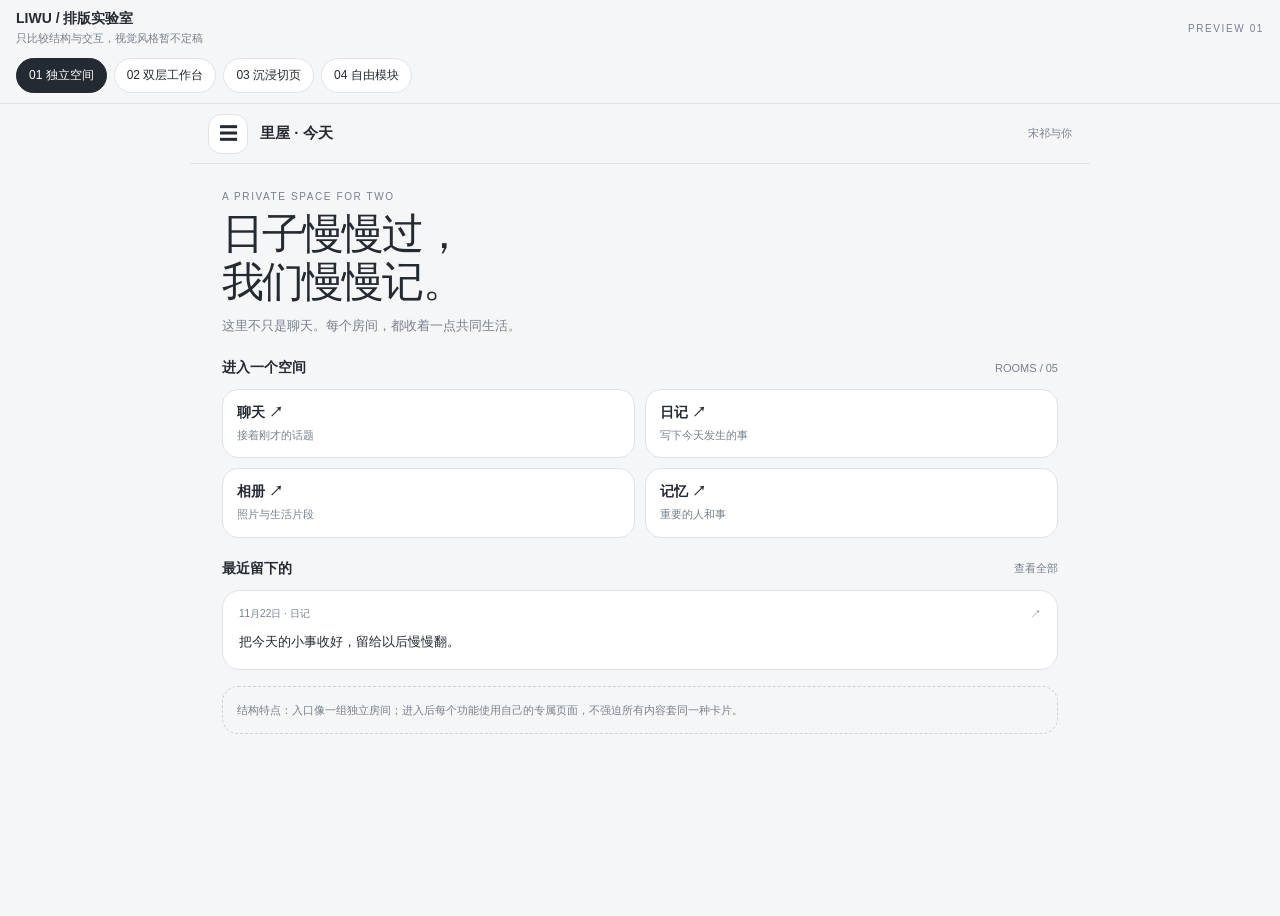
==== layout-preview.html @ ba7c820d "Add interactive layout comparison preview" ====
<!doctype html>
<html lang="zh-CN">
<head>
<meta charset="utf-8"><meta name="viewport" content="width=device-width,initial-scale=1,viewport-fit=cover">
<meta name="theme-color" content="#f5f6f7"><title>里屋 · 排版交互预览</title>
<style>
:root{--bg:#f5f6f7;--paper:#fff;--soft:#eceff2;--ink:#242a31;--muted:#77818c;--line:#dfe3e7;--accent:#718397;--r:18px;font-family:Inter,-apple-system,BlinkMacSystemFont,"PingFang SC","Microsoft YaHei",sans-serif;color:var(--ink)}
*{box-sizing:border-box}body{margin:0;background:var(--bg);color:var(--ink)}button,input,textarea{font:inherit}button{cursor:pointer;color:inherit}.prototype{min-height:100dvh}.labbar{position:sticky;top:0;z-index:30;padding:calc(env(safe-area-inset-top) + 10px) 16px 10px;background:#f5f6f7ed;backdrop-filter:blur(12px);border-bottom:1px solid var(--line)}.labhead{display:flex;align-items:center;justify-content:space-between;gap:10px}.labtitle{font-size:14px;font-weight:700}.labnote{font-size:11px;color:var(--muted);margin-top:3px}.layout-tabs{display:flex;gap:7px;overflow:auto;padding-top:12px;scrollbar-width:none}.layout-tabs button,.pill{border:1px solid var(--line);background:var(--paper);border-radius:999px;padding:8px 12px;font-size:12px;white-space:nowrap}.layout-tabs button.active,.pill.active{background:var(--ink);color:white;border-color:var(--ink)}.app{max-width:900px;margin:auto;min-height:calc(100dvh - 88px);position:relative}.top{height:60px;display:flex;align-items:center;gap:12px;padding:0 18px;border-bottom:1px solid var(--line);background:var(--bg)}.iconbtn{width:40px;height:40px;border:1px solid var(--line);border-radius:13px;background:var(--paper);font-size:19px}.topname{font-weight:650;font-size:15px}.topmeta{margin-left:auto;font-size:11px;color:var(--muted)}.screen{padding:22px 18px calc(env(safe-area-inset-bottom) + 30px);min-height:calc(100dvh - 148px);touch-action:pan-y}.eyebrow{font-size:10px;letter-spacing:.16em;color:var(--muted);text-transform:uppercase}.hero{margin:5px 0 22px}.hero h1{font-size:clamp(28px,7vw,42px);font-weight:550;letter-spacing:-.045em;line-height:1.15;margin:8px 0}.hero p{font-size:13px;color:var(--muted);line-height:1.7;margin:0}.sectionline{display:flex;align-items:center;justify-content:space-between;margin:22px 0 12px}.sectionline h2{font-size:14px;margin:0;font-weight:650}.quiet{font-size:11px;color:var(--muted)}.row{display:flex;align-items:center;gap:10px}.spread{justify-content:space-between}.panel{background:var(--paper);border:1px solid var(--line);border-radius:var(--r);padding:16px}.tile{background:var(--paper);border:1px solid var(--line);border-radius:16px;padding:14px;text-align:left;min-width:0}.tile strong{display:block;font-size:14px}.tile small{display:block;color:var(--muted);font-size:11px;margin-top:5px;line-height:1.5}.grid2{display:grid;grid-template-columns:repeat(2,minmax(0,1fr));gap:10px}.grid3{display:grid;grid-template-columns:repeat(3,minmax(0,1fr));gap:8px}.navlist{display:flex;flex-direction:column;gap:5px}.navitem{display:flex;align-items:center;gap:12px;padding:12px;border:1px solid transparent;border-radius:14px;background:transparent;text-align:left}.navitem.active{background:var(--paper);border-color:var(--line)}.navnum{font-size:11px;color:var(--muted);width:20px}.navdesc{flex:1}.navdesc b{font-size:13px;display:block}.navdesc small{font-size:10px;color:var(--muted)}.arrow{color:var(--muted)}.drawer{position:fixed;z-index:50;inset:0;background:#10182055;display:none}.drawer.open{display:block}.drawerpanel{width:min(84vw,330px);height:100%;background:var(--bg);padding:calc(env(safe-area-inset-top) + 20px) 16px calc(env(safe-area-inset-bottom) + 18px);overflow:auto;box-shadow:18px 0 50px #0002}.drawerhead{display:flex;justify-content:space-between;align-items:center;margin-bottom:22px}.close{border:0;background:transparent;font-size:24px}.drawerlabel{font-size:10px;letter-spacing:.15em;color:var(--muted);margin:20px 8px 8px}.room{display:none}.room.active{display:block;animation:fade .2s ease}@keyframes fade{from{opacity:.4;transform:translateY(5px)}to{opacity:1;transform:none}}.chatlog{display:flex;flex-direction:column;gap:14px;max-width:680px;margin:0 auto 20px}.bubble{max-width:86%;padding:13px 15px;border:1px solid var(--line);background:var(--paper);border-radius:5px 17px 17px 17px;font-size:14px;line-height:1.8}.bubble.me{align-self:flex-end;background:var(--soft);border-radius:17px 5px 17px 17px}.bubble small{display:block;color:var(--muted);font-size:10px;margin-bottom:5px}.composer{position:sticky;bottom:0;background:var(--bg);padding:10px 0 calc(env(safe-area-inset-bottom) + 8px);display:flex;gap:8px}.composer input{flex:1;min-width:0;border:1px solid var(--line);background:var(--paper);border-radius:15px;padding:13px 14px;outline:none}.primary{border:1px solid var(--ink);background:var(--ink);color:white;border-radius:14px;padding:0 16px}.entry{padding:15px 0;border-bottom:1px solid var(--line)}.entry h3{font-size:16px;margin:4px 0 7px;font-weight:600}.entry p{font-size:13px;line-height:1.8;color:#59636e;margin:0}.date{font-size:10px;color:var(--muted)}.photo{aspect-ratio:1/1;border-radius:13px;background:linear-gradient(145deg,#dfe4e8,#f7f8f9 55%,#cbd3dc);border:1px solid var(--line);display:flex;align-items:end;padding:9px;color:#586574;font-size:10px;overflow:hidden}.photo:nth-child(2n){background:linear-gradient(145deg,#e8e9e7,#cfd7de)}.photo:nth-child(3n){background:linear-gradient(145deg,#d3dce3,#f3f4f5)}.timeline{border-left:1px solid var(--line);margin-left:6px;padding-left:18px}.memory{position:relative;padding:0 0 22px}.memory:before{content:"";position:absolute;width:9px;height:9px;border-radius:50%;background:var(--accent);left:-23px;top:3px}.memory h3{font-size:14px;margin:0 0 5px}.memory p{font-size:12px;color:var(--muted);line-height:1.7;margin:0}.seg{display:flex;gap:6px;overflow:auto;margin:12px 0}.seg button{border:1px solid var(--line);background:var(--paper);border-radius:999px;padding:8px 12px;font-size:11px;white-space:nowrap}.seg button.active{background:var(--soft);border-color:#bfc8d1}.split{display:grid;grid-template-columns:116px minmax(0,1fr);gap:14px}.splitnav{display:flex;flex-direction:column;gap:5px}.splitnav button{padding:11px 9px;text-align:left;background:transparent;border:0;border-radius:11px;font-size:12px;color:var(--muted)}.splitnav button.active{background:var(--paper);color:var(--ink);border:1px solid var(--line)}.widecard{padding:18px;background:var(--paper);border:1px solid var(--line);border-radius:18px}.bigstat{font-size:30px;font-weight:550;letter-spacing:-.05em}.swipehint{text-align:center;color:var(--muted);font-size:10px;margin:16px 0}.toast{position:fixed;z-index:80;bottom:calc(env(safe-area-inset-bottom) + 20px);left:50%;transform:translate(-50%,20px);background:#252a30;color:white;border-radius:99px;padding:10px 15px;font-size:12px;opacity:0;pointer-events:none;transition:.2s}.toast.show{opacity:1;transform:translate(-50%,0)}.lightbox{position:fixed;z-index:70;inset:0;background:#111c;display:none;align-items:center;justify-content:center;padding:24px}.lightbox.show{display:flex}.lightbox .photo{width:min(84vw,420px);aspect-ratio:4/5}.hintbox{border:1px dashed #cbd1d8;border-radius:16px;padding:14px;color:var(--muted);font-size:11px;line-height:1.7;margin-top:16px}
body[data-layout="01"] .layout1{display:block}body[data-layout="01"] .layout2,body[data-layout="01"] .layout3,body[data-layout="01"] .layout4{display:none}
body[data-layout="02"] .layout2{display:block}body[data-layout="02"] .layout1,body[data-layout="02"] .layout3,body[data-layout="02"] .layout4{display:none}
body[data-layout="03"] .layout3{display:block}body[data-layout="03"] .layout1,body[data-layout="03"] .layout2,body[data-layout="03"] .layout4{display:none}
body[data-layout="04"] .layout4{display:block}body[data-layout="04"] .layout1,body[data-layout="04"] .layout2,body[data-layout="04"] .layout3{display:none}
.layout1,.layout2,.layout3,.layout4{display:none}
@media(min-width:760px){.screen{padding-left:32px;padding-right:32px}.layout2 .split{grid-template-columns:180px 1fr}.grid3{gap:12px}}
@media(max-width:380px){.split{grid-template-columns:94px minmax(0,1fr);gap:8px}.splitnav button{font-size:11px;padding:10px 6px}.screen{padding-left:14px;padding-right:14px}}
</style></head>
<body data-layout="01">
<div class="prototype">
<header class="labbar"><div class="labhead"><div><div class="labtitle">LIWU / 排版实验室</div><div class="labnote">只比较结构与交互，视觉风格暂不定稿</div></div><span class="eyebrow">PREVIEW 01</span></div>
<nav class="layout-tabs" aria-label="切换布局">
<button class="active" data-layout="01">01 独立空间</button><button data-layout="02">02 双层工作台</button><button data-layout="03">03 沉浸切页</button><button data-layout="04">04 自由模块</button>
</nav></header>
<main class="app">
<header class="top"><button class="iconbtn" id="menu" aria-label="打开空间导航">☰</button><div class="topname" id="topname">里屋 · 今天</div><div class="topmeta">宋祁与你</div></header>
<div class="screen" id="screen">
<section class="layout1">
<div class="hero"><div class="eyebrow">A PRIVATE SPACE FOR TWO</div><h1>日子慢慢过，<br>我们慢慢记。</h1><p>这里不只是聊天。每个房间，都收着一点共同生活。</p></div>
<div class="sectionline"><h2>进入一个空间</h2><span class="quiet">ROOMS / 05</span></div>
<div class="grid2">
<button class="tile" data-room="chat"><strong>聊天 ↗</strong><small>接着刚才的话题</small></button><button class="tile" data-room="diary"><strong>日记 ↗</strong><small>写下今天发生的事</small></button>
<button class="tile" data-room="album"><strong>相册 ↗</strong><small>照片与生活片段</small></button><button class="tile" data-room="memory"><strong>记忆 ↗</strong><small>重要的人和事</small></button>
</div>
<div class="sectionline"><h2>最近留下的</h2><span class="quiet">查看全部</span></div>
<div class="panel"><div class="row spread"><span class="date">11月22日 · 日记</span><span class="quiet">↗</span></div><p style="font-size:13px;line-height:1.7;margin:9px 0 0">把今天的小事收好，留给以后慢慢翻。</p></div>
<div class="hintbox">结构特点：入口像一组独立房间；进入后每个功能使用自己的专属页面，不强迫所有内容套同一种卡片。</div>
</section>
<section class="layout2">
<div class="hero"><div class="eyebrow">WORKSPACE</div><h1 style="font-size:30px">共同生活</h1><p>左边切换房间，右边专注当前内容。</p></div>
<div class="split"><nav class="splitnav"><button class="active" data-room="diary">日记</button><button data-room="album">相册</button><button data-room="memory">记忆</button><button data-room="chat">聊天</button></nav><div>
<div class="widecard"><div class="eyebrow">DIARY / 11.23</div><div class="bigstat">今天</div><p style="font-size:12px;color:var(--muted);line-height:1.7">一块稳定的主内容区，功能入口留在旁边。</p><button class="pill" data-room="diary">打开日记内容</button></div>
<div class="sectionline"><h2>最近更新</h2><span class="quiet">按时间</span></div><div class="entry"><div class="date">11.22 · 日记</div><h3>今天的碎片</h3><p>把日常内容作为主线呈现，侧边入口保持清楚。</p></div><div class="entry"><div class="date">11.20 · 记忆</div><h3>第一次一起做的事</h3><p>不同内容可以拥有自己的密度与信息层级。</p></div>
</div></div><div class="hintbox">结构特点：功能密集、定位明确，适合需要频繁操作的设置、资料管理；手机上会把左侧导航变成横向切换。</div>
</section>
<section class="layout3">
<div class="hero"><div class="eyebrow">IMMERSIVE ROOMS</div><h1 style="font-size:31px">一页一间屋。</h1><p>点选下方空间，或在内容区域左右滑动切换。</p></div>
<div class="seg" id="swipeTabs"><button class="active" data-room="chat">聊天</button><button data-room="diary">日记</button><button data-room="album">相册</button><button data-room="memory">记忆</button></div>
<div class="panel" style="min-height:270px">
<div class="room active" data-panel="chat"><div class="eyebrow">CHAT</div><h2 style="font-size:25px;font-weight:550">正在和宋祁说话</h2><p style="font-size:13px;color:var(--muted);line-height:1.8">聊天内容占据整个页面。工具和其他入口不挤在对话中间。</p><button class="pill" data-room="chat">进入聊天示例</button></div>
<div class="room" data-panel="diary"><div class="eyebrow">DIARY</div><h2 style="font-size:25px;font-weight:550">今天写一点什么</h2><p style="font-size:13px;color:var(--muted);line-height:1.8">编辑与阅读切换，不把表单一直摆在页面上。</p><button class="pill" data-room="diary">写一篇</button></div>
<div class="room" data-panel="album"><div class="eyebrow">ALBUM</div><h2 style="font-size:25px;font-weight:550">留下来的画面</h2><p style="font-size:13px;color:var(--muted);line-height:1.8">相册以图片为主角，操作轻轻收在边上。</p><button class="pill" data-room="album">打开相册</button></div>
<div class="room" data-panel="memory"><div class="eyebrow">MEMORY</div><h2 style="font-size:25px;font-weight:550">重要的事</h2><p style="font-size:13px;color:var(--muted);line-height:1.8">记忆按时间与主题展开，不再是普通列表。</p><button class="pill" data-room="memory">查看记忆</button></div>
</div><div class="swipehint">← 左右滑动切换空间 →</div><div class="hintbox">结构特点：专注、沉浸、页面边界明确；适合聊天、阅读、照片浏览。滑动切换会与页面内部横向内容产生手势竞争，需要谨慎设计。</div>
</section>
<section class="layout4">
<div class="hero"><div class="eyebrow">LIFE INDEX</div><h1 style="font-size:31px">我们的日常。</h1><p>不同功能使用不同的内容结构，而不是同一排卡片。</p></div>
<div class="widecard" style="margin-bottom:10px"><div class="row spread"><span class="eyebrow">THIS WEEK</span><span class="quiet">11.17 — 11.23</span></div><div class="row" style="gap:18px;margin-top:12px"><div><div class="bigstat">03</div><small class="quiet">日记</small></div><div><div class="bigstat">12</div><small class="quiet">照片</small></div><div><div class="bigstat">08</div><small class="quiet">新记忆</small></div></div></div>
<div class="sectionline"><h2>日常记录</h2><button class="pill" data-room="diary">打开日记</button></div><div class="entry"><div class="date">11月23日 · 今天</div><h3>慢慢整理生活</h3><p>日记使用时间线，保留连续阅读的节奏。</p></div>
<div class="sectionline"><h2>照片墙</h2><button class="pill" data-room="album">更多照片</button></div><div class="grid3"><div class="photo">午后窗边</div><div class="photo">一起散步</div><div class="photo">晚餐</div></div>
<div class="sectionline"><h2>记忆摘录</h2><button class="pill" data-room="memory">全部记忆</button></div><div class="panel"><strong style="font-size:13px">有些小事，值得一直记得。</strong><p style="font-size:12px;color:var(--muted);line-height:1.7;margin-bottom:0">记忆可以按重要程度、人物和时间组织。</p></div>
<div class="hintbox">结构特点：更有生活感，首页是内容编排，不同模块各自拥有合适的呈现方式；需要认真控制信息量，避免变成杂志式瀑布流。</div>
</section>
<div class="room" id="realRooms">
<section class="room" data-real="chat"><div class="hero"><div class="eyebrow">TALK</div><h1 style="font-size:29px">聊天</h1><p>把对话留在最舒服的位置。</p></div><div class="chatlog" id="chatlog"><div class="bubble"><small>宋祁 · 刚刚</small>今天想先从哪里开始？我在听。</div><div class="bubble me"><small>我 · 刚刚</small>先看看新的排版。</div><div class="bubble"><small>宋祁 · 刚刚</small>好，那我们慢慢挑，喜欢的留下，不喜欢的就改。</div></div><form class="composer" id="chatform"><input id="chatinput" placeholder="写一句话…" autocomplete="off"><button class="primary">发送</button></form></section>
<section class="room" data-real="diary"><div class="row spread"><div><div class="eyebrow">PRIVATE NOTES</div><h1 style="font-size:30px;margin:8px 0">日记</h1></div><button class="primary" id="newDiary" style="height:42px">＋ 写一篇</button></div><div id="diaryEditor" class="panel" hidden><input id="diaryTitle" placeholder="给今天起个标题" style="width:100%;padding:11px;border:1px solid var(--line);border-radius:11px;margin-bottom:9px"><textarea id="diaryText" placeholder="今天发生了什么？" rows="5" style="width:100%;padding:11px;border:1px solid var(--line);border-radius:11px;resize:vertical"></textarea><div class="row" style="justify-content:flex-end;margin-top:8px"><button type="button" class="pill" id="cancelDiary">取消</button><button class="primary" style="height:38px">保存</button></div></div><div id="diaryList"><article class="entry"><div class="date">示例 · 11月22日</div><h3>留给以后的今天</h3><p>这里展示日记内容，阅读时保持连续，不让操作按钮打断文字。</p></article></div></section>
<section class="room" data-real="album"><div class="eyebrow">PHOTO ARCHIVE</div><h1 style="font-size:30px;margin:8px 0">相册</h1><p class="quiet">点击照片查看大图。此处为交互占位图，不会写入正式相册。</p><div class="grid2" id="photos"><div class="photo" tabindex="0">窗边的光</div><div class="photo" tabindex="0">散步路上</div><div class="photo" tabindex="0">一顿晚饭</div><div class="photo" tabindex="0">周末片刻</div></div></section>
<section class="room" data-real="memory"><div class="eyebrow">SHARED MEMORY</div><h1 style="font-size:30px;margin:8px 0">记忆</h1><div class="seg" id="memoryFilters"><button class="active" data-filter="all">全部</button><button data-filter="important">重要</button><button data-filter="daily">日常</button></div><div class="timeline" id="memories"><article class="memory" data-kind="important"><div class="date">重要 · 11月20日</div><h3>第一次一起完成的事</h3><p>重要的共同经历会在这里留下清晰的位置。</p></article><article class="memory" data-kind="daily"><div class="date">日常 · 11月18日</div><h3>一个普通的晚上</h3><p>不必每件事都很重大，日常也值得保存。</p></article><article class="memory" data-kind="daily"><div class="date">日常 · 11月15日</div><h3>记住喜欢的细节</h3><p>可以继续按时间、主题或重要程度整理。</p></article></div></section>
<section class="room" data-real="settings"><div class="eyebrow">SPACE SETTINGS</div><h1 style="font-size:30px;margin:8px 0">空间管理</h1><div class="navlist"><button class="navitem"><span class="navdesc"><b>接口与模型</b><small>连接宋祁的对话服务</small></span><span class="arrow">›</span></button><button class="navitem"><span class="navdesc"><b>外观与材质</b><small>配色、字体、背景与动效</small></span><span class="arrow">›</span></button><button class="navitem"><span class="navdesc"><b>数据管理</b><small>导入、导出与备份</small></span><span class="arrow">›</span></button></div></section>
</div>
</div>
</main>
<div class="drawer" id="drawer"><div class="drawerpanel"><div class="drawerhead"><div><b style="font-size:21px;letter-spacing:.12em">里屋</b><div class="quiet">两个人的私人空间</div></div><button class="close" id="close">×</button></div><div class="drawerlabel">相处</div><nav class="navlist"><button class="navitem" data-go="chat"><span class="navnum">01</span><span class="navdesc"><b>聊天</b><small>继续说话</small></span><span class="arrow">›</span></button></nav><div class="drawerlabel">共同生活</div><nav class="navlist"><button class="navitem" data-go="diary"><span class="navnum">02</span><span class="navdesc"><b>日记</b><small>写下今天</small></span><span class="arrow">›</span></button><button class="navitem" data-go="album"><span class="navnum">03</span><span class="navdesc"><b>相册</b><small>留下照片</small></span><span class="arrow">›</span></button><button class="navitem" data-go="memory"><span class="navnum">04</span><span class="navdesc"><b>记忆</b><small>重要的事</small></span><span class="arrow">›</span></button></nav><div class="drawerlabel">空间管理</div><nav class="navlist"><button class="navitem" data-go="settings"><span class="navnum">05</span><span class="navdesc"><b>设置</b><small>连接与外观</small></span><span class="arrow">›</span></button></nav><div class="hintbox">这是交互预览，不连接真实 API，也不会修改现有 LIWU 数据。</div></div></div>
<div class="lightbox" id="lightbox"><div class="photo">照片预览 <button class="pill" id="lightClose" style="margin-left:8px">关闭</button></div></div><div class="toast" id="toast">已保存到本次预览</div>
<script>
const body=document.body;let currentRoom="home",activeLayout="01";const $=s=>document.querySelector(s),$$=s=>[...document.querySelectorAll(s)];
function toast(t){const el=$("#toast");el.textContent=t;el.classList.add("show");setTimeout(()=>el.classList.remove("show"),1700)}
function setLayout(id){activeLayout=id;body.dataset.layout=id;$$(".layout-tabs button").forEach(b=>b.classList.toggle("active",b.dataset.layout===id));showRoom("home");}
$$(".layout-tabs button").forEach(b=>b.addEventListener("click",()=>setLayout(b.dataset.layout)));
function showRoom(name){currentRoom=name;const title={home:"里屋 · 今天",chat:"聊天",diary:"日记",album:"相册",memory:"记忆",settings:"空间管理"};$("#topname").textContent=title[name]||"里屋";$$("[data-real]").forEach(el=>el.classList.toggle("active",el.dataset.real===name));$("#realRooms").classList.toggle("active",name!=="home");$$(".layout1,.layout2,.layout3,.layout4").forEach(el=>el.style.display="");if(name==="home"){body.dataset.layout=activeLayout;return;}body.dataset.layout="01";$$(".layout1,.layout2,.layout3,.layout4").forEach(el=>el.style.display="none");$("#realRooms").classList.add("active");}
$("#menu").onclick=()=>$("#drawer").classList.add("open");$("#close").onclick=()=>$("#drawer").classList.remove("open");$("#drawer").onclick=e=>{if(e.target.id==="drawer")$("#drawer").classList.remove("open")};$$("[data-go]").forEach(b=>b.onclick=()=>{$("#drawer").classList.remove("open");showRoom(b.dataset.go)});$$("[data-room]").forEach(b=>b.addEventListener("click",()=>showRoom(b.dataset.room)));
$$("[data-panel]").forEach(el=>el.classList.toggle("active",el.dataset.panel==="chat"));$$("[data-room]").filter(b=>b.closest("#swipeTabs")).forEach(b=>b.onclick=()=>{const n=b.dataset.room;$$("[data-panel]").forEach(p=>p.classList.toggle("active",p.dataset.panel===n));$$("#swipeTabs button").forEach(t=>t.classList.toggle("active",t.dataset.room===n));});
let sx=0;$("#screen").addEventListener("touchstart",e=>sx=e.touches[0].clientX,{passive:true});$("#screen").addEventListener("touchend",e=>{if(activeLayout!=="03"||currentRoom!=="home")return;const dx=e.changedTouches[0].clientX-sx;if(Math.abs(dx)<65)return;const names=["chat","diary","album","memory"],cur=$(".layout3 [data-panel].active")?.dataset.panel||"chat";let i=names.indexOf(cur);i=(i+(dx<0?1:3))%4;const n=names[i];$$("[data-panel]").forEach(p=>p.classList.toggle("active",p.dataset.panel===n));$$("#swipeTabs button").forEach(t=>t.classList.toggle("active",t.dataset.room===n));});
$("#newDiary").onclick=()=>{$("#diaryEditor").hidden=false;$("#diaryTitle").focus()};$("#cancelDiary").onclick=()=>{$("#diaryEditor").hidden=true};$("#diaryEditor").onsubmit=e=>{e.preventDefault();const t=$("#diaryTitle").value.trim(),v=$("#diaryText").value.trim();if(!t&&!v)return;const d=document.createElement("article");d.className="entry";d.innerHTML='<div class="date">刚刚 · 本次预览</div><h3></h3><p></p>';d.querySelector("h3").textContent=t||"无题";d.querySelector("p").textContent=v;$("#diaryList").prepend(d);$("#diaryTitle").value="";$("#diaryText").value="";$("#diaryEditor").hidden=true;toast("已添加到本次预览");};
$("#photos").onclick=e=>{if(e.target.classList.contains("photo"))$("#lightbox").classList.add("show")};$("#lightClose").onclick=()=>$("#lightbox").classList.remove("show");$("#lightbox").onclick=e=>{if(e.target.id==="lightbox")e.currentTarget.classList.remove("show")};
$("#memoryFilters").onclick=e=>{const b=e.target.closest("[data-filter]");if(!b)return;$$("[data-filter]").forEach(x=>x.classList.toggle("active",x===b));$$(".memory").forEach(m=>m.hidden=b.dataset.filter!=="all"&&m.dataset.kind!==b.dataset.filter)};
$("#chatform").onsubmit=e=>{e.preventDefault();const v=$("#chatinput").value.trim();if(!v)return;const b=document.createElement("div");b.className="bubble me";b.textContent=v;$("#chatlog").append(b);$("#chatinput").value="";toast("已添加到本次预览");};
$$(".layout-tabs button").forEach(b=>b.addEventListener("click",()=>window.scrollTo({top:0,behavior:"smooth"})));
</script></body></html>
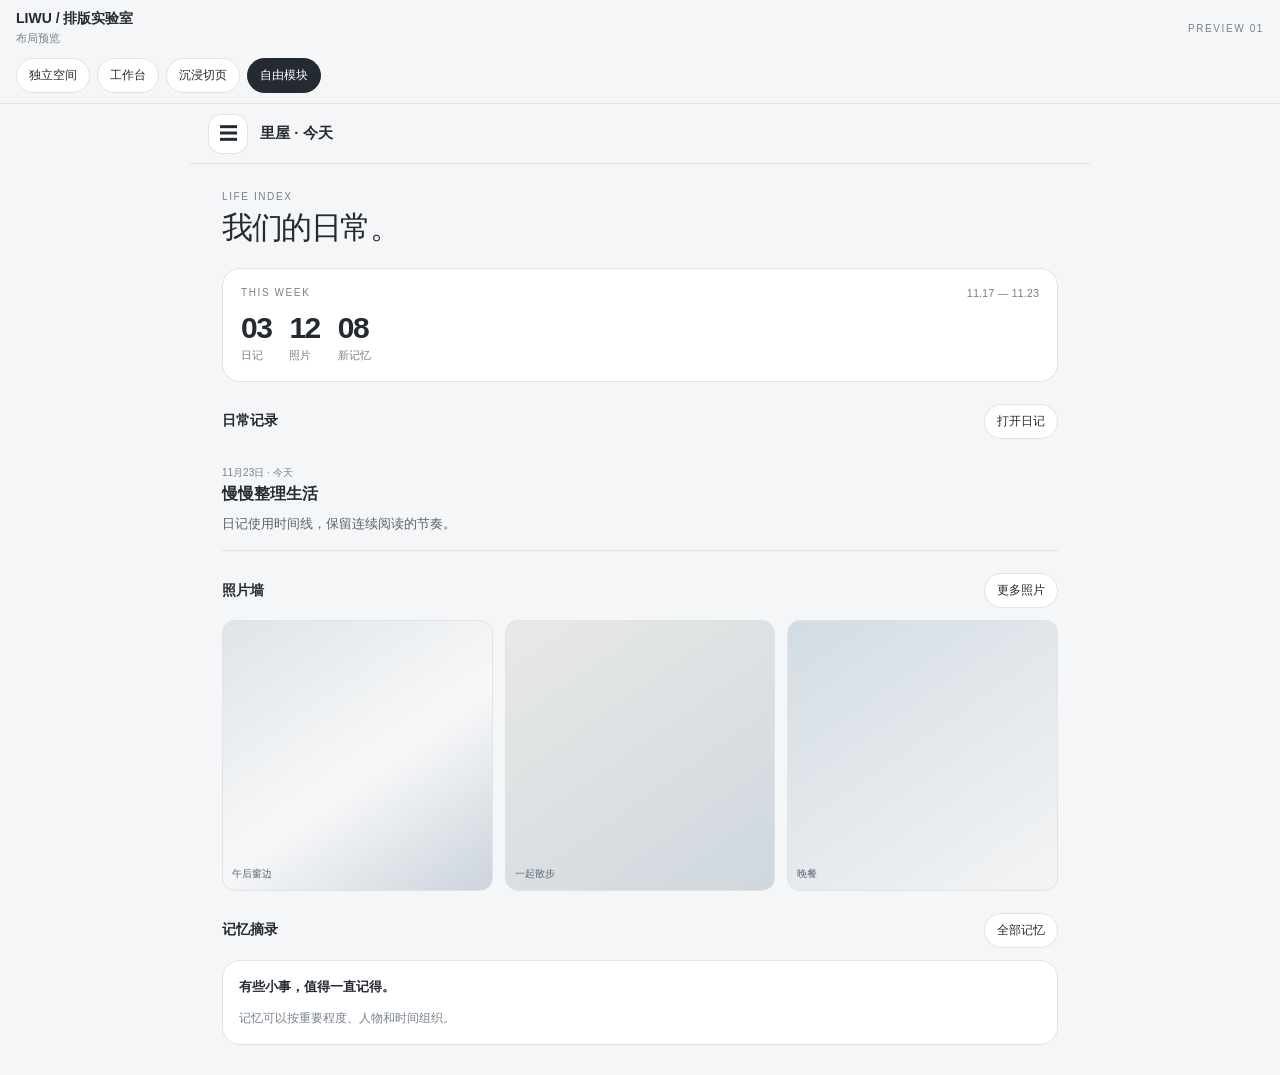
==== commit a4108cbf: "Refine layout preview: free modules and concise labels" ====
--- a/layout-preview.html
+++ b/layout-preview.html
@@ -5,7 +5,7 @@
 <meta name="theme-color" content="#f5f6f7"><title>里屋 · 排版交互预览</title>
 <style>
 :root{--bg:#f5f6f7;--paper:#fff;--soft:#eceff2;--ink:#242a31;--muted:#77818c;--line:#dfe3e7;--accent:#718397;--r:18px;font-family:Inter,-apple-system,BlinkMacSystemFont,"PingFang SC","Microsoft YaHei",sans-serif;color:var(--ink)}
-*{box-sizing:border-box}body{margin:0;background:var(--bg);color:var(--ink)}button,input,textarea{font:inherit}button{cursor:pointer;color:inherit}.prototype{min-height:100dvh}.labbar{position:sticky;top:0;z-index:30;padding:calc(env(safe-area-inset-top) + 10px) 16px 10px;background:#f5f6f7ed;backdrop-filter:blur(12px);border-bottom:1px solid var(--line)}.labhead{display:flex;align-items:center;justify-content:space-between;gap:10px}.labtitle{font-size:14px;font-weight:700}.labnote{font-size:11px;color:var(--muted);margin-top:3px}.layout-tabs{display:flex;gap:7px;overflow:auto;padding-top:12px;scrollbar-width:none}.layout-tabs button,.pill{border:1px solid var(--line);background:var(--paper);border-radius:999px;padding:8px 12px;font-size:12px;white-space:nowrap}.layout-tabs button.active,.pill.active{background:var(--ink);color:white;border-color:var(--ink)}.app{max-width:900px;margin:auto;min-height:calc(100dvh - 88px);position:relative}.top{height:60px;display:flex;align-items:center;gap:12px;padding:0 18px;border-bottom:1px solid var(--line);background:var(--bg)}.iconbtn{width:40px;height:40px;border:1px solid var(--line);border-radius:13px;background:var(--paper);font-size:19px}.topname{font-weight:650;font-size:15px}.topmeta{margin-left:auto;font-size:11px;color:var(--muted)}.screen{padding:22px 18px calc(env(safe-area-inset-bottom) + 30px);min-height:calc(100dvh - 148px);touch-action:pan-y}.eyebrow{font-size:10px;letter-spacing:.16em;color:var(--muted);text-transform:uppercase}.hero{margin:5px 0 22px}.hero h1{font-size:clamp(28px,7vw,42px);font-weight:550;letter-spacing:-.045em;line-height:1.15;margin:8px 0}.hero p{font-size:13px;color:var(--muted);line-height:1.7;margin:0}.sectionline{display:flex;align-items:center;justify-content:space-between;margin:22px 0 12px}.sectionline h2{font-size:14px;margin:0;font-weight:650}.quiet{font-size:11px;color:var(--muted)}.row{display:flex;align-items:center;gap:10px}.spread{justify-content:space-between}.panel{background:var(--paper);border:1px solid var(--line);border-radius:var(--r);padding:16px}.tile{background:var(--paper);border:1px solid var(--line);border-radius:16px;padding:14px;text-align:left;min-width:0}.tile strong{display:block;font-size:14px}.tile small{display:block;color:var(--muted);font-size:11px;margin-top:5px;line-height:1.5}.grid2{display:grid;grid-template-columns:repeat(2,minmax(0,1fr));gap:10px}.grid3{display:grid;grid-template-columns:repeat(3,minmax(0,1fr));gap:8px}.navlist{display:flex;flex-direction:column;gap:5px}.navitem{display:flex;align-items:center;gap:12px;padding:12px;border:1px solid transparent;border-radius:14px;background:transparent;text-align:left}.navitem.active{background:var(--paper);border-color:var(--line)}.navnum{font-size:11px;color:var(--muted);width:20px}.navdesc{flex:1}.navdesc b{font-size:13px;display:block}.navdesc small{font-size:10px;color:var(--muted)}.arrow{color:var(--muted)}.drawer{position:fixed;z-index:50;inset:0;background:#10182055;display:none}.drawer.open{display:block}.drawerpanel{width:min(84vw,330px);height:100%;background:var(--bg);padding:calc(env(safe-area-inset-top) + 20px) 16px calc(env(safe-area-inset-bottom) + 18px);overflow:auto;box-shadow:18px 0 50px #0002}.drawerhead{display:flex;justify-content:space-between;align-items:center;margin-bottom:22px}.close{border:0;background:transparent;font-size:24px}.drawerlabel{font-size:10px;letter-spacing:.15em;color:var(--muted);margin:20px 8px 8px}.room{display:none}.room.active{display:block;animation:fade .2s ease}@keyframes fade{from{opacity:.4;transform:translateY(5px)}to{opacity:1;transform:none}}.chatlog{display:flex;flex-direction:column;gap:14px;max-width:680px;margin:0 auto 20px}.bubble{max-width:86%;padding:13px 15px;border:1px solid var(--line);background:var(--paper);border-radius:5px 17px 17px 17px;font-size:14px;line-height:1.8}.bubble.me{align-self:flex-end;background:var(--soft);border-radius:17px 5px 17px 17px}.bubble small{display:block;color:var(--muted);font-size:10px;margin-bottom:5px}.composer{position:sticky;bottom:0;background:var(--bg);padding:10px 0 calc(env(safe-area-inset-bottom) + 8px);display:flex;gap:8px}.composer input{flex:1;min-width:0;border:1px solid var(--line);background:var(--paper);border-radius:15px;padding:13px 14px;outline:none}.primary{border:1px solid var(--ink);background:var(--ink);color:white;border-radius:14px;padding:0 16px}.entry{padding:15px 0;border-bottom:1px solid var(--line)}.entry h3{font-size:16px;margin:4px 0 7px;font-weight:600}.entry p{font-size:13px;line-height:1.8;color:#59636e;margin:0}.date{font-size:10px;color:var(--muted)}.photo{aspect-ratio:1/1;border-radius:13px;background:linear-gradient(145deg,#dfe4e8,#f7f8f9 55%,#cbd3dc);border:1px solid var(--line);display:flex;align-items:end;padding:9px;color:#586574;font-size:10px;overflow:hidden}.photo:nth-child(2n){background:linear-gradient(145deg,#e8e9e7,#cfd7de)}.photo:nth-child(3n){background:linear-gradient(145deg,#d3dce3,#f3f4f5)}.timeline{border-left:1px solid var(--line);margin-left:6px;padding-left:18px}.memory{position:relative;padding:0 0 22px}.memory:before{content:"";position:absolute;width:9px;height:9px;border-radius:50%;background:var(--accent);left:-23px;top:3px}.memory h3{font-size:14px;margin:0 0 5px}.memory p{font-size:12px;color:var(--muted);line-height:1.7;margin:0}.seg{display:flex;gap:6px;overflow:auto;margin:12px 0}.seg button{border:1px solid var(--line);background:var(--paper);border-radius:999px;padding:8px 12px;font-size:11px;white-space:nowrap}.seg button.active{background:var(--soft);border-color:#bfc8d1}.split{display:grid;grid-template-columns:116px minmax(0,1fr);gap:14px}.splitnav{display:flex;flex-direction:column;gap:5px}.splitnav button{padding:11px 9px;text-align:left;background:transparent;border:0;border-radius:11px;font-size:12px;color:var(--muted)}.splitnav button.active{background:var(--paper);color:var(--ink);border:1px solid var(--line)}.widecard{padding:18px;background:var(--paper);border:1px solid var(--line);border-radius:18px}.bigstat{font-size:30px;font-weight:550;letter-spacing:-.05em}.swipehint{text-align:center;color:var(--muted);font-size:10px;margin:16px 0}.toast{position:fixed;z-index:80;bottom:calc(env(safe-area-inset-bottom) + 20px);left:50%;transform:translate(-50%,20px);background:#252a30;color:white;border-radius:99px;padding:10px 15px;font-size:12px;opacity:0;pointer-events:none;transition:.2s}.toast.show{opacity:1;transform:translate(-50%,0)}.lightbox{position:fixed;z-index:70;inset:0;background:#111c;display:none;align-items:center;justify-content:center;padding:24px}.lightbox.show{display:flex}.lightbox .photo{width:min(84vw,420px);aspect-ratio:4/5}.hintbox{border:1px dashed #cbd1d8;border-radius:16px;padding:14px;color:var(--muted);font-size:11px;line-height:1.7;margin-top:16px}
+*{box-sizing:border-box}body{margin:0;background:var(--bg);color:var(--ink)}button,input,textarea{font:inherit}button{cursor:pointer;color:inherit}.prototype{min-height:100dvh}.labbar{position:sticky;top:0;z-index:30;padding:calc(env(safe-area-inset-top) + 10px) 16px 10px;background:#f5f6f7ed;backdrop-filter:blur(12px);border-bottom:1px solid var(--line)}.labhead{display:flex;align-items:center;justify-content:space-between;gap:10px}.labtitle{font-size:14px;font-weight:700}.labnote{font-size:11px;color:var(--muted);margin-top:3px}.layout-tabs{display:flex;gap:7px;overflow:auto;padding-top:12px;scrollbar-width:none}.layout-tabs button,.pill{border:1px solid var(--line);background:var(--paper);border-radius:999px;padding:8px 12px;font-size:12px;white-space:nowrap}.layout-tabs button.active,.pill.active{background:var(--ink);color:white;border-color:var(--ink)}.app{max-width:900px;margin:auto;min-height:calc(100dvh - 88px);position:relative}.top{height:60px;display:flex;align-items:center;gap:12px;padding:0 18px;border-bottom:1px solid var(--line);background:var(--bg)}.iconbtn{width:40px;height:40px;border:1px solid var(--line);border-radius:13px;background:var(--paper);font-size:19px}.topname{font-weight:650;font-size:15px}.topmeta{display:none;margin-left:auto;font-size:11px;color:var(--muted)}.screen{padding:22px 18px calc(env(safe-area-inset-bottom) + 30px);min-height:calc(100dvh - 148px);touch-action:pan-y}.eyebrow{font-size:10px;letter-spacing:.16em;color:var(--muted);text-transform:uppercase}.hero{margin:5px 0 22px}.hero h1{font-size:clamp(28px,7vw,42px);font-weight:550;letter-spacing:-.045em;line-height:1.15;margin:8px 0}.hero p{display:none;font-size:13px;color:var(--muted);line-height:1.7;margin:0}.sectionline{display:flex;align-items:center;justify-content:space-between;margin:22px 0 12px}.sectionline h2{font-size:14px;margin:0;font-weight:650}.quiet{font-size:11px;color:var(--muted)}.row{display:flex;align-items:center;gap:10px}.spread{justify-content:space-between}.panel{background:var(--paper);border:1px solid var(--line);border-radius:var(--r);padding:16px}.tile{background:var(--paper);border:1px solid var(--line);border-radius:16px;padding:14px;text-align:left;min-width:0}.tile strong{display:block;font-size:14px}.tile small{display:none;color:var(--muted);font-size:11px;margin-top:5px;line-height:1.5}.grid2{display:grid;grid-template-columns:repeat(2,minmax(0,1fr));gap:10px}.grid3{display:grid;grid-template-columns:repeat(3,minmax(0,1fr));gap:8px}.navlist{display:flex;flex-direction:column;gap:5px}.navitem{display:flex;align-items:center;gap:12px;padding:12px;border:1px solid transparent;border-radius:14px;background:transparent;text-align:left}.navitem.active{background:var(--paper);border-color:var(--line)}.navnum{font-size:11px;color:var(--muted);width:20px}.navdesc{flex:1}.navdesc b{font-size:13px;display:block}.navdesc small{display:none;font-size:10px;color:var(--muted)}.arrow{color:var(--muted)}.drawer{position:fixed;z-index:50;inset:0;background:#10182055;display:none}.drawer.open{display:block}.drawerpanel{width:min(84vw,330px);height:100%;background:var(--bg);padding:calc(env(safe-area-inset-top) + 20px) 16px calc(env(safe-area-inset-bottom) + 18px);overflow:auto;box-shadow:18px 0 50px #0002}.drawerhead{display:flex;justify-content:space-between;align-items:center;margin-bottom:22px}.close{border:0;background:transparent;font-size:24px}.drawerlabel{font-size:10px;letter-spacing:.15em;color:var(--muted);margin:20px 8px 8px}.room{display:none}.room.active{display:block;animation:fade .2s ease}@keyframes fade{from{opacity:.4;transform:translateY(5px)}to{opacity:1;transform:none}}.chatlog{display:flex;flex-direction:column;gap:14px;max-width:680px;margin:0 auto 20px}.bubble{max-width:86%;padding:13px 15px;border:1px solid var(--line);background:var(--paper);border-radius:5px 17px 17px 17px;font-size:14px;line-height:1.8}.bubble.me{align-self:flex-end;background:var(--soft);border-radius:17px 5px 17px 17px}.bubble small{display:block;color:var(--muted);font-size:10px;margin-bottom:5px}.composer{position:sticky;bottom:0;background:var(--bg);padding:10px 0 calc(env(safe-area-inset-bottom) + 8px);display:flex;gap:8px}.composer input{flex:1;min-width:0;border:1px solid var(--line);background:var(--paper);border-radius:15px;padding:13px 14px;outline:none}.primary{border:1px solid var(--ink);background:var(--ink);color:white;border-radius:14px;padding:0 16px}.entry{padding:15px 0;border-bottom:1px solid var(--line)}.entry h3{font-size:16px;margin:4px 0 7px;font-weight:600}.entry p{font-size:13px;line-height:1.8;color:#59636e;margin:0}.date{font-size:10px;color:var(--muted)}.photo{aspect-ratio:1/1;border-radius:13px;background:linear-gradient(145deg,#dfe4e8,#f7f8f9 55%,#cbd3dc);border:1px solid var(--line);display:flex;align-items:end;padding:9px;color:#586574;font-size:10px;overflow:hidden}.photo:nth-child(2n){background:linear-gradient(145deg,#e8e9e7,#cfd7de)}.photo:nth-child(3n){background:linear-gradient(145deg,#d3dce3,#f3f4f5)}.timeline{border-left:1px solid var(--line);margin-left:6px;padding-left:18px}.memory{position:relative;padding:0 0 22px}.memory:before{content:"";position:absolute;width:9px;height:9px;border-radius:50%;background:var(--accent);left:-23px;top:3px}.memory h3{font-size:14px;margin:0 0 5px}.memory p{font-size:12px;color:var(--muted);line-height:1.7;margin:0}.seg{display:flex;gap:6px;overflow:auto;margin:12px 0}.seg button{border:1px solid var(--line);background:var(--paper);border-radius:999px;padding:8px 12px;font-size:11px;white-space:nowrap}.seg button.active{background:var(--soft);border-color:#bfc8d1}.split{display:grid;grid-template-columns:116px minmax(0,1fr);gap:14px}.splitnav{display:flex;flex-direction:column;gap:5px}.splitnav button{padding:11px 9px;text-align:left;background:transparent;border:0;border-radius:11px;font-size:12px;color:var(--muted)}.splitnav button.active{background:var(--paper);color:var(--ink);border:1px solid var(--line)}.widecard{padding:18px;background:var(--paper);border:1px solid var(--line);border-radius:18px}.bigstat{font-size:30px;font-weight:550;letter-spacing:-.05em}.swipehint{text-align:center;color:var(--muted);font-size:10px;margin:16px 0}.toast{position:fixed;z-index:80;bottom:calc(env(safe-area-inset-bottom) + 20px);left:50%;transform:translate(-50%,20px);background:#252a30;color:white;border-radius:99px;padding:10px 15px;font-size:12px;opacity:0;pointer-events:none;transition:.2s}.toast.show{opacity:1;transform:translate(-50%,0)}.lightbox{position:fixed;z-index:70;inset:0;background:#111c;display:none;align-items:center;justify-content:center;padding:24px}.lightbox.show{display:flex}.lightbox .photo{width:min(84vw,420px);aspect-ratio:4/5}.hintbox{display:none;border:1px dashed #cbd1d8;border-radius:16px;padding:14px;color:var(--muted);font-size:11px;line-height:1.7;margin-top:16px}
 body[data-layout="01"] .layout1{display:block}body[data-layout="01"] .layout2,body[data-layout="01"] .layout3,body[data-layout="01"] .layout4{display:none}
 body[data-layout="02"] .layout2{display:block}body[data-layout="02"] .layout1,body[data-layout="02"] .layout3,body[data-layout="02"] .layout4{display:none}
 body[data-layout="03"] .layout3{display:block}body[data-layout="03"] .layout1,body[data-layout="03"] .layout2,body[data-layout="03"] .layout4{display:none}
@@ -14,11 +14,11 @@
 @media(min-width:760px){.screen{padding-left:32px;padding-right:32px}.layout2 .split{grid-template-columns:180px 1fr}.grid3{gap:12px}}
 @media(max-width:380px){.split{grid-template-columns:94px minmax(0,1fr);gap:8px}.splitnav button{font-size:11px;padding:10px 6px}.screen{padding-left:14px;padding-right:14px}}
 </style></head>
-<body data-layout="01">
+<body data-layout="04">
 <div class="prototype">
-<header class="labbar"><div class="labhead"><div><div class="labtitle">LIWU / 排版实验室</div><div class="labnote">只比较结构与交互，视觉风格暂不定稿</div></div><span class="eyebrow">PREVIEW 01</span></div>
+<header class="labbar"><div class="labhead"><div><div class="labtitle">LIWU / 排版实验室</div><div class="labnote">布局预览</div></div><span class="eyebrow">PREVIEW 01</span></div>
 <nav class="layout-tabs" aria-label="切换布局">
-<button class="active" data-layout="01">01 独立空间</button><button data-layout="02">02 双层工作台</button><button data-layout="03">03 沉浸切页</button><button data-layout="04">04 自由模块</button>
+<button data-layout="01">独立空间</button><button data-layout="02">工作台</button><button data-layout="03">沉浸切页</button><button class="active" data-layout="04">自由模块</button>
 </nav></header>
 <main class="app">
 <header class="top"><button class="iconbtn" id="menu" aria-label="打开空间导航">☰</button><div class="topname" id="topname">里屋 · 今天</div><div class="topmeta">宋祁与你</div></header>
@@ -71,12 +71,12 @@
 <div class="drawer" id="drawer"><div class="drawerpanel"><div class="drawerhead"><div><b style="font-size:21px;letter-spacing:.12em">里屋</b><div class="quiet">两个人的私人空间</div></div><button class="close" id="close">×</button></div><div class="drawerlabel">相处</div><nav class="navlist"><button class="navitem" data-go="chat"><span class="navnum">01</span><span class="navdesc"><b>聊天</b><small>继续说话</small></span><span class="arrow">›</span></button></nav><div class="drawerlabel">共同生活</div><nav class="navlist"><button class="navitem" data-go="diary"><span class="navnum">02</span><span class="navdesc"><b>日记</b><small>写下今天</small></span><span class="arrow">›</span></button><button class="navitem" data-go="album"><span class="navnum">03</span><span class="navdesc"><b>相册</b><small>留下照片</small></span><span class="arrow">›</span></button><button class="navitem" data-go="memory"><span class="navnum">04</span><span class="navdesc"><b>记忆</b><small>重要的事</small></span><span class="arrow">›</span></button></nav><div class="drawerlabel">空间管理</div><nav class="navlist"><button class="navitem" data-go="settings"><span class="navnum">05</span><span class="navdesc"><b>设置</b><small>连接与外观</small></span><span class="arrow">›</span></button></nav><div class="hintbox">这是交互预览，不连接真实 API，也不会修改现有 LIWU 数据。</div></div></div>
 <div class="lightbox" id="lightbox"><div class="photo">照片预览 <button class="pill" id="lightClose" style="margin-left:8px">关闭</button></div></div><div class="toast" id="toast">已保存到本次预览</div>
 <script>
-const body=document.body;let currentRoom="home",activeLayout="01";const $=s=>document.querySelector(s),$$=s=>[...document.querySelectorAll(s)];
+const body=document.body;let currentRoom="home",activeLayout="04";const $=s=>document.querySelector(s),$$=s=>[...document.querySelectorAll(s)];
 function toast(t){const el=$("#toast");el.textContent=t;el.classList.add("show");setTimeout(()=>el.classList.remove("show"),1700)}
 function setLayout(id){activeLayout=id;body.dataset.layout=id;$$(".layout-tabs button").forEach(b=>b.classList.toggle("active",b.dataset.layout===id));showRoom("home");}
 $$(".layout-tabs button").forEach(b=>b.addEventListener("click",()=>setLayout(b.dataset.layout)));
 function showRoom(name){currentRoom=name;const title={home:"里屋 · 今天",chat:"聊天",diary:"日记",album:"相册",memory:"记忆",settings:"空间管理"};$("#topname").textContent=title[name]||"里屋";$$("[data-real]").forEach(el=>el.classList.toggle("active",el.dataset.real===name));$("#realRooms").classList.toggle("active",name!=="home");$$(".layout1,.layout2,.layout3,.layout4").forEach(el=>el.style.display="");if(name==="home"){body.dataset.layout=activeLayout;return;}body.dataset.layout="01";$$(".layout1,.layout2,.layout3,.layout4").forEach(el=>el.style.display="none");$("#realRooms").classList.add("active");}
-$("#menu").onclick=()=>$("#drawer").classList.add("open");$("#close").onclick=()=>$("#drawer").classList.remove("open");$("#drawer").onclick=e=>{if(e.target.id==="drawer")$("#drawer").classList.remove("open")};$$("[data-go]").forEach(b=>b.onclick=()=>{$("#drawer").classList.remove("open");showRoom(b.dataset.go)});$$("[data-room]").forEach(b=>b.addEventListener("click",()=>showRoom(b.dataset.room)));
+$("#menu").onclick=()=>$("#drawer").classList.add("open");$("#close").onclick=()=>$("#drawer").classList.remove("open");$("#drawer").onclick=e=>{if(e.target.id==="drawer")$("#drawer").classList.remove("open")};$$("[data-go]").forEach(b=>b.onclick=()=>{$("#drawer").classList.remove("open");showRoom(b.dataset.go)});$("[data-room]").filter(b=>!b.closest("#swipeTabs")).forEach(b=>b.addEventListener("click",()=>showRoom(b.dataset.room)));
 $$("[data-panel]").forEach(el=>el.classList.toggle("active",el.dataset.panel==="chat"));$$("[data-room]").filter(b=>b.closest("#swipeTabs")).forEach(b=>b.onclick=()=>{const n=b.dataset.room;$$("[data-panel]").forEach(p=>p.classList.toggle("active",p.dataset.panel===n));$$("#swipeTabs button").forEach(t=>t.classList.toggle("active",t.dataset.room===n));});
 let sx=0;$("#screen").addEventListener("touchstart",e=>sx=e.touches[0].clientX,{passive:true});$("#screen").addEventListener("touchend",e=>{if(activeLayout!=="03"||currentRoom!=="home")return;const dx=e.changedTouches[0].clientX-sx;if(Math.abs(dx)<65)return;const names=["chat","diary","album","memory"],cur=$(".layout3 [data-panel].active")?.dataset.panel||"chat";let i=names.indexOf(cur);i=(i+(dx<0?1:3))%4;const n=names[i];$$("[data-panel]").forEach(p=>p.classList.toggle("active",p.dataset.panel===n));$$("#swipeTabs button").forEach(t=>t.classList.toggle("active",t.dataset.room===n));});
 $("#newDiary").onclick=()=>{$("#diaryEditor").hidden=false;$("#diaryTitle").focus()};$("#cancelDiary").onclick=()=>{$("#diaryEditor").hidden=true};$("#diaryEditor").onsubmit=e=>{e.preventDefault();const t=$("#diaryTitle").value.trim(),v=$("#diaryText").value.trim();if(!t&&!v)return;const d=document.createElement("article");d.className="entry";d.innerHTML='<div class="date">刚刚 · 本次预览</div><h3></h3><p></p>';d.querySelector("h3").textContent=t||"无题";d.querySelector("p").textContent=v;$("#diaryList").prepend(d);$("#diaryTitle").value="";$("#diaryText").value="";$("#diaryEditor").hidden=true;toast("已添加到本次预览");};
